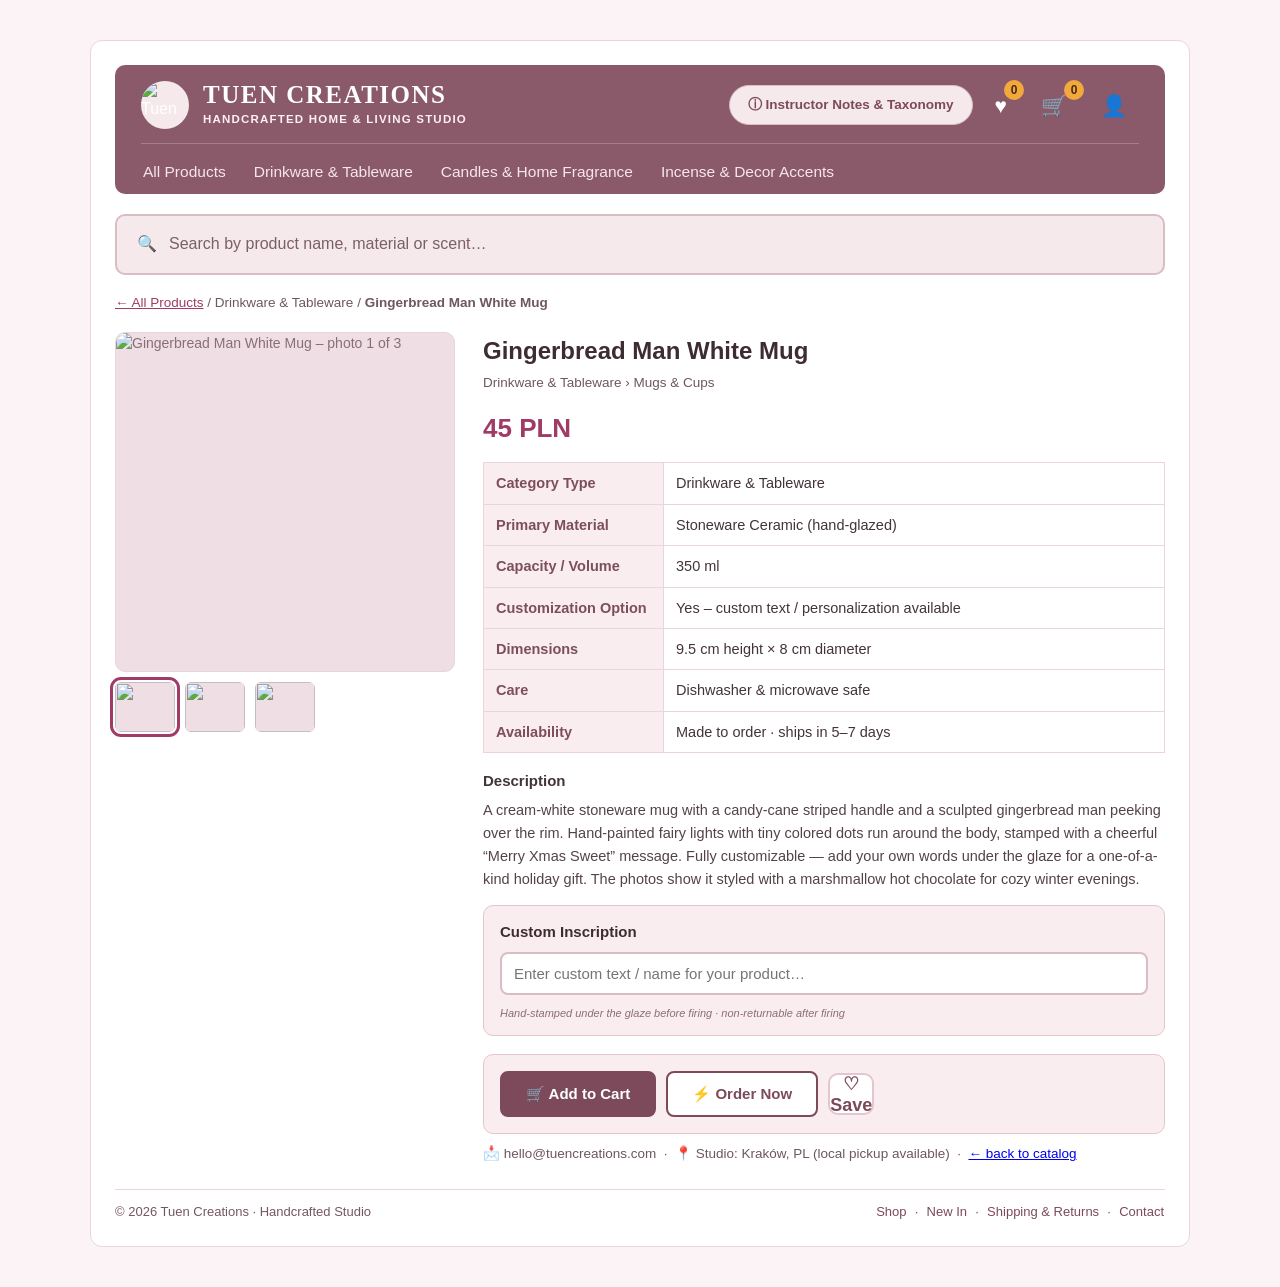
==== detail.html @ be139225 "Tuen Creations – web catalog interface (Task 2)" ====
<!DOCTYPE html>
<html lang="en">
<head>
<meta charset="UTF-8">
<title>Tuen Creations – Product Detail</title>
<link rel="stylesheet" href="style.css">
</head>
<body>

<a class="skip-link" href="#main-content">Skip to main content</a>

<div class="frame">

  <!-- Same header for consistency between views -->
  <header class="header">
    <div class="brand-row">
      <a class="brand" href="index.html">
        <span class="brand-badge"><img src="logo.png" alt="Tuen Creations – back to homepage"></span>
        <span class="brand-text">
          <span class="brand-name">Tuen Creations</span>
          <span class="subtitle">Handcrafted Home &amp; Living Studio</span>
        </span>
      </a>
      <div class="header-right">
        <button type="button" class="notes-pill" id="notes-pill" aria-haspopup="true" aria-expanded="false">ⓘ Instructor Notes &amp; Taxonomy</button>
      </div>
    </div>
    <nav class="nav">
      <a href="index.html#cat=all">All Products</a>
      <a href="index.html#cat=drinkware">Drinkware &amp; Tableware</a>
      <a href="index.html#cat=candles">Candles &amp; Home Fragrance</a>
      <a href="index.html#cat=decor">Incense &amp; Decor Accents</a>
    </nav>
  </header>

  <!-- SEARCH BAR (available on every page) -->
  <div class="searchwrap">
    <div class="searchbar">
      🔍
      <label class="sr-only" for="search">Search products</label>
      <input type="search" id="search" placeholder="Search by product name, material or scent…" autocomplete="off">
    </div>
    <div class="search-results" id="search-results" hidden></div>
  </div>

  <!-- BREADCRUMB: consistent navigation back to listing -->
  <p class="breadcrumb">
    <a href="index.html">← All Products</a> /
    <span id="bc-cat">Drinkware &amp; Tableware</span> /
    <strong id="bc-name">Loading…</strong>
  </p>

  <div class="detail-grid" id="main-content">

    <!-- IMAGE + GALLERY -->
    <div>
      <div class="detail-img" id="p-photo">[ Main Product Image ]</div>
      <div class="thumbs" id="p-thumbs"></div>
    </div>

    <!-- ALL KEY ATTRIBUTES + DESCRIPTION -->
    <div class="detail-info">
      <h2 id="p-name">Loading…</h2>
      <p class="cat" id="p-cat"></p>
      <p class="price detail-price" id="p-price-big"></p>

      <table class="spec-table">
        <tr><th>Category Type</th><td id="p-cattr"></td></tr>
        <tr><th>Primary Material</th><td id="p-mat"></td></tr>
        <tr><th>Capacity / Volume</th><td id="p-cap"></td></tr>
        <tr><th>Customization Option</th><td id="p-cust"></td></tr>
        <tr><th>Dimensions</th><td id="p-dims"></td></tr>
        <tr><th>Care</th><td id="p-care"></td></tr>
        <tr><th>Availability</th><td id="p-avail"></td></tr>
      </table>

      <h4>Description</h4>
      <p class="desc" id="p-desc"></p>

      <!-- Custom inscription (only for customizable products) -->
      <div class="custom-box" id="custom-box" hidden>
        <label for="custom-text"><h4>Custom Inscription</h4></label>
        <input type="text" id="custom-text" maxlength="40"
               placeholder="Enter custom text / name for your product…">
        <p class="facet-note">Hand-stamped under the glaze before firing · non-returnable after firing</p>
      </div>

      <!-- PRICE + ACTIONS -->
      <div class="buybox">
        <div class="buy-actions">
          <button type="button" class="btn btn-primary" id="btn-add">🛒 Add to Cart</button>
          <button type="button" class="btn btn-secondary" id="btn-order">⚡ Order Now</button>
          <button type="button" class="fav-btn" id="btn-fav" aria-pressed="false"
                  aria-label="Add to favorites">♡ Save</button>
        </div>
      </div>

      <!-- CONTACT DETAILS -->
      <p class="contact-line">
        📩 hello@tuencreations.com &nbsp;·&nbsp; 📍 Studio: Kraków, PL (local pickup available) &nbsp;·&nbsp;
        <a href="index.html">← back to catalog</a>
      </p>
    </div>
  </div>

  <footer class="pagenote">
    <span>© 2026 Tuen Creations · Handcrafted Studio</span>
    <span>
      <a href="index.html">Shop</a> &nbsp;·&nbsp;
      <a href="index.html#cat=candles">New In</a> &nbsp;·&nbsp;
      <a href="#">Shipping &amp; Returns</a> &nbsp;·&nbsp;
      <a href="#">Contact</a>
    </span>
  </footer>

</div>

<script src="products.js"></script>
<script src="store.js"></script>
<script>
(function () {
  const id = new URLSearchParams(location.search).get('id');
  const p = PRODUCTS.find(x => x.id === id) || PRODUCTS.find(x => x.id === 'gingerbread');

  document.title = 'Tuen Creations – ' + p.name;
  document.getElementById('bc-name').textContent = p.name;
  document.getElementById('bc-cat').textContent = CAT_LABELS[p.cat];
  document.getElementById('p-name').textContent = p.name;
  document.getElementById('p-cat').textContent = CAT_SUB[p.cat];
  document.getElementById('p-cattr').textContent = CAT_LABELS[p.cat];
  document.getElementById('p-mat').textContent = p.material;
  document.getElementById('p-cap').textContent = p.capNote || 'Not applicable (solid decor item)';
  document.getElementById('p-cust').textContent = p.customizable
    ? 'Yes – custom text / personalization available'
    : 'No – standard ready-to-ship design';
  document.getElementById('p-dims').textContent = p.dims;
  document.getElementById('p-care').textContent = p.care;
  document.getElementById('p-avail').textContent = p.availability;
  document.getElementById('p-desc').textContent = p.desc;
  // Photos: main image + optional second image (click thumbnail to swap)
  const photos = [p.image, p.image2, p.image3].filter(Boolean);

  // Big price under the title
  document.getElementById('p-price-big').textContent = p.price + ' PLN';

  // Custom inscription box only when product is customizable
  const customBox = document.getElementById('custom-box');
  if (p.customizable) { customBox.hidden = false; }

  const favBtn = document.getElementById('btn-fav');
  function paintFav() {
    const on = Store.isFav(p.id);
    favBtn.classList.toggle('is-fav', on);
    favBtn.setAttribute('aria-pressed', on);
    favBtn.textContent = on ? '♥ Saved' : '♡ Save';
  }
  paintFav();
  favBtn.addEventListener('click', () => { Store.toggleFav(p.id); paintFav(); StoreUI.refreshBadges(); });

  function addFeedback(btn) {
    btn.textContent = '🛒 Added ✓';
    setTimeout(() => { btn.textContent = '🛒 Add to Cart'; }, 1200);
  }
  const addBtn = document.getElementById('btn-add');
  const orderBtn = document.getElementById('btn-order');
  function handleAdd(btn) {
    const text = p.customizable ? document.getElementById('custom-text').value.trim() : '';
    if (p.customizable && !text) {
      customBox.querySelector('input').classList.add('needs-fill');
      customBox.querySelector('input').focus();
      setTimeout(() => customBox.querySelector('input').classList.remove('needs-fill'), 1600);
      return;
    }
    Store.addCart(p.id, text);
    StoreUI.refreshBadges();
    addFeedback(btn);
  }
  addBtn.addEventListener('click', () => handleAdd(addBtn));
  orderBtn.addEventListener('click', () => handleAdd(orderBtn));
  const photo = document.getElementById('p-photo');
  const thumbs = document.getElementById('p-thumbs');
  let current = 0;

  function showPhoto(i) {
    current = i;
    photo.innerHTML = photos[i]
      ? `<img src="${photos[i]}" alt="${p.name} – photo ${i + 1} of ${photos.length}">`
      : '[ Main Product Image ]';
    [...thumbs.children].forEach((b, idx) =>
      b.classList.toggle('is-active', idx === i));
  }

  // Products with real photos show only their actual thumbnails;
  // products without photos keep the 4 wireframe placeholders.
  const pad = photos.length ? 0 : 4;
  thumbs.innerHTML =
    photos.map((src, i) => `
      <button type="button" class="thumb real" data-i="${i}" aria-label="Show photo ${i + 1}">
        <img src="${src}" alt="">
      </button>`).join('') +
    Array(pad).fill(`<span class="thumb">[ Thumb ]</span>`).join('');

  showPhoto(0);
  thumbs.querySelectorAll('button.thumb').forEach(b =>
    b.addEventListener('click', () => showPhoto(+b.dataset.i)));

  // ---------- Product search on the detail page ----------
  const searchInput = document.getElementById('search');
  const results = document.getElementById('search-results');

  function searchProducts(q) {
    const t = q.trim().toLowerCase();
    return t ? PRODUCTS.filter(p => (p.name + ' ' + p.material).toLowerCase().includes(t)) : [];
  }

  function renderResults() {
    const q = searchInput.value;
    const found = searchProducts(q);
    if (!q.trim()) { results.hidden = true; return; }
    if (!found.length) {
      results.innerHTML = '<p class="sr-empty">No products found for \u201c' + q + '\u201d.</p>';
    } else {
      results.innerHTML = found.map(x => `
        <a href="detail.html?id=${x.id}">
          <strong>${x.name}</strong><span>${x.price} PLN</span>
        </a>`).join('') +
        `<a class="see-all" href="index.html#q=${encodeURIComponent(q)}">See all results in catalog →</a>`;
    }
    results.hidden = false;
  }

  searchInput.addEventListener('input', renderResults);
  searchInput.addEventListener('focus', renderResults);
  searchInput.addEventListener('keydown', e => {
    if (e.key === 'Enter') {
      const v = searchInput.value.trim();
      if (v) location.href = 'index.html#q=' + encodeURIComponent(v);
    }
  });
  document.addEventListener('click', e => {
    if (!e.target.closest('.searchwrap')) results.hidden = true;
  });
})();
</script>

</body>
</html>
---- style.css ----
/* Tuen Creations – Soft "Dusty Rose" Theme (Accessible / WCAG AA) */
* { margin: 0; padding: 0; box-sizing: border-box; }

/* ---------- Accessibility: strong focus indicator for keyboard users ---------- */
:focus-visible {
  outline: 3px solid #A03B65;
  outline-offset: 2px;
  border-radius: 4px;
}

/* ---------- Accessibility: skip-to-content link ---------- */
.skip-link {
  position: absolute;
  left: -9999px;
  background: #A03B65;
  color: #fff;
  padding: 10px 18px;
  border-radius: 0 0 8px 0;
  font-size: 14px;
  text-decoration: none;
  z-index: 10;
}
.skip-link:focus {
  left: 20px;
  top: 0;
}

body {
  font-family: "Segoe UI", Arial, sans-serif;
  font-size: 16px;
  line-height: 1.55;
  background: #FBF3F5;          /* very soft rose page background */
  color: #43333A;               /* dark warm gray body text (13.6:1 on white) */
  padding: 40px 20px;
}

.frame {
  max-width: 1100px;
  margin: 0 auto;
  background: #fff;
  border: 1px solid #EBD5DC;
  border-radius: 12px;
  padding: 24px;
}

/* ---------- Header (2-tier: brand row + nav row') ---------- */
.header {
  background: #8A5A6B;          /* deep dusty rose (unchanged palette) */
  color: #fff;
  border-radius: 10px;
  padding: 16px 26px 0;
  display: flex;
  flex-direction: column;
}

.brand-row {
  display: flex;
  align-items: center;
  gap: 16px;
  width: 100%;
  flex-wrap: wrap;
}

.brand {
  display: flex;
  align-items: center;
  gap: 14px;
  text-decoration: none;
  color: inherit;
}

.brand-badge {
  width: 48px;
  height: 48px;
  border-radius: 50%;
  background: #F5E9EC;
  display: flex;
  align-items: center;
  justify-content: center;
  overflow: hidden;
  flex-shrink: 0;
}

.brand-badge img {
  width: 100%;
  height: 100%;
  object-fit: cover;
  display: block;
}

.brand-text { display: flex; flex-direction: column; gap: 2px; }

.brand-name {
  font-family: Georgia, "Times New Roman", serif;
  font-size: 25px;
  font-weight: 700;
  letter-spacing: 1.5px;
  text-transform: uppercase;
  line-height: 1.1;
}

.header .subtitle {
  font-size: 11.5px;
  font-weight: 700;
  letter-spacing: 1.2px;
  color: #FDEFF4;
  text-transform: uppercase;
}

/* Right-side group: notes pill + account icons stay together */
.header-right {
  display: flex;
  align-items: center;
  gap: 10px;
  margin-left: auto;   /* keeps the group right-aligned even when it wraps */
  flex-wrap: wrap;
  justify-content: flex-end;
}

.notes-pill {
  display: flex;
  align-items: center;
  gap: 8px;
  background: #F5E9EC;
  color: #7C4A5B;
  border: 1px solid #D9BCC5;
  border-radius: 999px;
  padding: 10px 18px;
  font-size: 13.5px;
  font-weight: 700;
  cursor: pointer;
}
.notes-pill:hover { background: #EFDCE2; }

/* Second tier: category navigation row */
.nav {
  display: flex;
  gap: 28px;
  width: 100%;
  margin-top: 14px;
  padding: 12px 2px 2px;
  border-top: 1px solid rgba(255, 255, 255, 0.22);
  flex-wrap: wrap;
}

.nav a {
  color: #F7E6EC;
  text-decoration: none;
  font-size: 15.5px;
  padding: 4px 0 8px;
}

.nav a.active {
  color: #F2A93B;                 /* existing brand-orange accent */
  font-weight: 700;
  border-bottom: 3px solid #F2A93B;
}

.dd-tax {
  margin: 8px 0 0;
  padding-left: 18px;
  color: #54424A;
  font-size: 13px;
  line-height: 1.65;
}
.dd-small {
  font-size: 12.5px;
  color: #74585F;
  margin: 2px 0;
}

/* ---------- Search bar ---------- */
.searchbar {
  margin-top: 20px;
  background: #F5E9EC;
  border: 2px solid #D9BCC5;
  border-radius: 10px;
  padding: 16px 20px;
  font-size: 16px;
  color: #7A5F69;
  display: flex;
  align-items: center;
  gap: 10px;
}

/* ---------- Layout ---------- */
.content {
  display: flex;
  gap: 24px;
  margin-top: 24px;
  align-items: flex-start;
}

/* ---------- Filters (new design) ---------- */
.filters {
  width: 260px;
  flex-shrink: 0;
  background: #fff;
  border: 1px solid #EBD5DC;
  border-radius: 12px;
  padding: 18px;
}

.filters-head {
  display: flex;
  justify-content: space-between;
  align-items: center;
  margin-bottom: 14px;
}
.filters h2 { font-size: 17px; color: #3E2C33; }

.reset-link {
  background: none;
  border: none;
  color: #A03B65;
  font-size: 12.5px;
  font-weight: 600;
  cursor: pointer;
  text-decoration: underline;
  padding: 2px;
}
.reset-link:hover { color: #7C4A5B; }

.filter-label {
  font-size: 11.5px;
  font-weight: 700;
  letter-spacing: 0.8px;
  text-transform: uppercase;
  color: #7C4E5E;
  margin: 16px 0 6px;
}

.filters label {
  display: flex;
  align-items: flex-start;
  gap: 4px;
  font-size: 14px;
  color: #54424A;
  margin: 7px 0;
  cursor: pointer;
  line-height: 1.4;
}
.filters label small {
  display: block;
  color: #9A8089;
  font-size: 11px;
  margin-top: 1px;
}

.filters input[type="checkbox"],
.filters input[type="radio"] {
  width: 17px;
  height: 17px;
  accent-color: #7C4A5B;
  flex: 0 0 17px;
  margin-top: 1px;
}

.facet-panel {
  border: 1px solid #E9D3DA;
  border-radius: 10px;
  background: #FBF4F6;
  padding: 12px;
  margin-top: 12px;
}

.facet-panel-head {
  display: flex;
  justify-content: space-between;
  align-items: center;
  gap: 8px;
  margin-bottom: 8px;
}

.facet-panel-title {
  font-size: 11.5px;
  font-weight: 800;
  letter-spacing: 0.6px;
  text-transform: uppercase;
  color: #7C3A50;
}

.pill-contextual {
  font-size: 10.5px;
  font-weight: 700;
  color: #A03B65;
  background: #F7E3EC;
  border: 1px solid #E9C4D4;
  padding: 2px 9px;
  border-radius: 999px;
  white-space: nowrap;
}

.facet-group-title {
  font-size: 12.5px;
  font-weight: 700;
  color: #7C4E5E;
  margin: 10px 0 2px;
}
.facet-block[id] .facet-group-title:first-child { margin-top: 2px; }

.facet-note {
  font-size: 11px;
  color: #8A6E77;
  font-style: italic;
  margin: 10px 0 0;
  line-height: 1.5;
}

.price-label {
  display: flex;
  justify-content: space-between;
  align-items: center;
}
.price-label span {
  color: #6B2737;
  font-weight: 700;
  font-size: 13px;
  text-transform: none;
  letter-spacing: 0;
}

.price-range {
  width: 100%;
  accent-color: #7C4A5B;
  height: 22px;
  cursor: pointer;
}

.range-ends {
  display: flex;
  justify-content: space-between;
  font-size: 11px;
  color: #9A8089;
  margin-top: 2px;
}

.filters .btn-apply {
  margin-top: 18px;
  width: 100%;
  padding: 12px;
  border: 2px solid #7C4A5B;
  background: #7C4A5B;
  color: #fff;
  border-radius: 999px;
  font-size: 14px;
  font-weight: 700;
  letter-spacing: 0.6px;
  text-transform: uppercase;
  cursor: pointer;
}
.filters .btn-apply:hover { background: #6A3D4D; }

/* ---------- Result grid ---------- */
.results { flex: 1; }

.results-meta {
  font-size: 13.5px;
  color: #6E575F;
  margin-bottom: 12px;
}

.grid {
  display: grid;
  grid-template-columns: repeat(3, 1fr);
  gap: 18px;
}

.card {
  border: 1px solid #EBD5DC;
  border-radius: 12px;
  padding: 0;
  background: #fff;
  overflow: hidden;
  display: flex;
  flex-direction: column;
}

.card-link {
  display: block;
  text-decoration: none;
  color: inherit;
  flex: 1;
}

.card:hover {
  box-shadow: 0 4px 14px rgba(124, 74, 91, 0.18);
}

/* image stage: soft pink canvas, badge floats top-right */
.card .img {
  height: 235px;
  background: #EFDEE3;
  position: relative;
  display: flex;
  align-items: center;
  justify-content: center;
  overflow: hidden;
  margin: 0;
  border-radius: 0;
  color: #8A6E77;
  font-size: 13px;
}

.card .img img {
  width: 100%;
  height: 100%;
  object-fit: contain;
  display: block;
  padding: 12px;
}

.img-ph {
  font-family: Georgia, "Times New Roman", serif;
  font-size: 20px;
  color: #8A6E77;
  text-align: center;
  padding: 0 18px;
}

.badge-float {
  position: absolute;
  top: 12px;
  right: 12px;
  background: #fff;
  color: #3E2C33;
  font-size: 12px;
  font-weight: 600;
  padding: 5px 13px;
  border-radius: 999px;
  box-shadow: 0 2px 6px rgba(124, 74, 91, 0.18);
}

.card-body {
  padding: 12px 16px 2px;
}

.card-cat {
  font-size: 12px;
  color: #8A6E77;
  margin-bottom: 3px;
}

.card-title {
  font-size: 15.5px;
  font-weight: 700;
  color: #3E2C33;
  white-space: nowrap;
  overflow: hidden;
  text-overflow: ellipsis;
  margin-bottom: 6px;
}

.card-meta {
  font-size: 13px;
  color: #6E575F;
  margin: 2px 0;
}
.card-meta strong { color: #43333A; font-weight: 600; }

.card .price {
  font-size: 18px;
  font-weight: 700;
  color: #A03B65;
  margin: 8px 0 12px;
}

/* bottom action row */
.card-actions {
  border-top: 1px solid #F0DDE2;
  padding: 9px 10px;
  display: flex;
  align-items: center;
  gap: 8px;
  margin-top: auto;
}

.fav-btn, .add-btn {
  height: 38px;
  display: flex;
  align-items: center;
  justify-content: center;
  border-radius: 999px;
  cursor: pointer;
  font-weight: 600;
}

.fav-btn {
  width: 38px;
  flex: 0 0 38px;
  font-size: 18px;
  background: transparent;
  border: none;
  color: #8A6E77;
}
.fav-btn.is-fav { color: #A03B65; }

.add-btn {
  padding: 0 18px;
  background: #F5E9EC;
  color: #7C4A5B;
  border: 1px solid #D9BCC5;
  font-size: 13px;
}
.add-btn:hover { background: #EFDCE2; }

.view-details {
  margin-left: auto;
  font-size: 13px;
  font-weight: 600;
  color: #54424A;
  text-decoration: none;
  white-space: nowrap;
}
.view-details:hover { color: #A03B65; text-decoration: underline; }

/* ---------- Footer note ---------- */
.pagenote {
  margin-top: 24px;
  font-size: 13px;
  color: #74585F;
  border-top: 1px solid #EBD5DC;
  padding-top: 12px;
  display: flex;
  justify-content: space-between;
  align-items: center;
  gap: 10px;
  flex-wrap: wrap;
}

.pagenote a {
  color: #7C4A5B;
  text-decoration: none;
  padding: 2px 1px;
}
.pagenote a:hover { color: #A03B65; text-decoration: underline; }

/* ---------- Detail page ---------- */
.breadcrumb {
  font-size: 13.5px;
  color: #6E575F;
  margin: 18px 0;
}

.breadcrumb a { color: #A03B65; text-decoration: underline; }

.detail-grid {
  display: flex;
  gap: 28px;
  align-items: flex-start;
}

.detail-img {
  width: 340px;
  flex-shrink: 0;
  height: 340px;
  background: #EFDEE3;
  border: 1px solid #EBD5DC;
  border-radius: 10px;
  display: flex;
  align-items: center;
  justify-content: center;
  overflow: hidden;
  color: #8A6E77;
  font-size: 14px;
}

.thumbs { display: flex; gap: 10px; margin-top: 10px; }

.thumbs .thumb {
  width: 60px; height: 50px;
  background: #EFDEE3;
  border: none; padding: 0;
  border-radius: 6px;
  display: flex; align-items: center; justify-content: center;
  font-size: 11px; color: #8A6E77;
  overflow: hidden;
}

.thumbs .thumb img,
.detail-img img {
  width: 100%;
  height: 100%;
  object-fit: contain;
  display: block;
  background: #EFDEE3;
  border-radius: inherit;
}

.detail-info { flex: 1; }
.detail-info h2 { font-size: 24px; margin-bottom: 4px; color: #3E2C33; }
.detail-info .cat { font-size: 13.5px; color: #6E575F; margin-bottom: 14px; }

.spec-table {
  width: 100%;
  border-collapse: collapse;
  font-size: 14.5px;
  margin-bottom: 16px;
}

.spec-table th, .spec-table td {
  border: 1px solid #EBD5DC;
  padding: 9px 12px;
  text-align: left;
}

.spec-table th {
  width: 180px;
  background: #F9EDF0;
  color: #7C4E5E;
  font-weight: 600;
}

.detail-info h4 { font-size: 15px; margin: 14px 0 6px; }
.detail-info p.desc { font-size: 14.5px; color: #54424A; line-height: 1.6; }

.buybox {
  margin-top: 18px;
  background: #F9EDF0;
  border: 1px solid #E3C6CF;
  border-radius: 10px;
  padding: 16px;
  display: flex;
  justify-content: space-between;
  align-items: center;
  gap: 14px;
  flex-wrap: wrap;
}

.buybox .price { font-size: 22px; font-weight: 700; color: #A03B65; }

.btn {
  padding: 12px 24px;
  border-radius: 8px;
  font-size: 15px;
  font-weight: 600;
  cursor: pointer;
  text-decoration: none;
  display: inline-block;
}

.btn-primary { background: #7C4A5B; color: #fff; border: 2px solid #7C4A5B; }
.btn-primary:hover { background: #6A3D4D; }
.btn-secondary { background: #fff; color: #7C4A5B; border: 2px solid #7C4A5B; }

.contact-line { font-size: 13.5px; color: #6E575F; margin-top: 10px; }

/* ---------- Filtered-state chips ---------- */
.chips {
  margin-top: 14px;
  display: flex;
  gap: 8px;
  flex-wrap: wrap;
  font-size: 12.5px;
}
.chip {
  background: #7C4A5B;
  color: #fff;
  border-radius: 20px;
  padding: 5px 12px;
}
.chip .x { margin-left: 7px; color: #FDEFF4; font-weight: 700; }
.chip.clear {
  background: #fff;
  border: 1px dashed #C98BA7;
  color: #A03B65;
}

/* Search suggestions dropdown on the detail page */
.searchwrap { position: relative; margin-top: 20px; }
.searchwrap .searchbar { margin-top: 0; }

.search-results {
  position: absolute;
  top: calc(100% + 6px);
  left: 0; right: 0;
  z-index: 25;
  background: #fff;
  border: 1px solid #E3C6CF;
  border-radius: 10px;
  box-shadow: 0 8px 24px rgba(140, 90, 107, 0.22);
  padding: 6px;
  max-height: 300px;
  overflow: auto;
}
.search-results a {
  display: flex;
  justify-content: space-between;
  align-items: center;
  gap: 10px;
  padding: 9px 12px;
  font-size: 14.5px;
  color: #54424A;
  text-decoration: none;
  border-radius: 6px;
}
.search-results a:hover { background: #F9EDF0; }
.search-results a strong { color: #3E2C33; font-weight: 600; }
.search-results a span { color: #A03B65; font-weight: 600; white-space: nowrap; }
.search-results .see-all {
  justify-content: center;
  color: #A03B65;
  font-weight: 600;
  border-top: 1px solid #F3E4E9;
  margin-top: 4px;
  padding-top: 10px;
  border-radius: 0;
}
.sr-empty { padding: 10px 12px; color: #74585F; margin: 0; }

/* ---------- Sort bar, search field, price inputs, empty state ---------- */
.results-head {
  display: flex;
  justify-content: space-between;
  align-items: center;
  gap: 12px;
  flex-wrap: wrap;
  margin-bottom: 12px;
}
.results-head .results-meta { margin-bottom: 0; }

.sort {
  display: flex;
  align-items: center;
  gap: 8px;
  font-size: 14px;
  color: #6E575F;
}
.sort select {
  font-size: 14px;
  padding: 8px 10px;
  border: 2px solid #D9BCC5;
  border-radius: 8px;
  background: #fff;
  color: #54424A;
}

.searchbar input[type="search"] {
  flex: 1;
  font-size: 16px;
  color: #54424A;
  border: none;
  background: transparent;
  padding: 2px;
}
.searchbar input[type="search"]::placeholder { color: #7A5F69; }

.sr-only {
  position: absolute;
  width: 1px; height: 1px;
  overflow: hidden;
  clip: rect(0 0 0 0);
  white-space: nowrap;
}

.price-inputs {
  display: flex;
  align-items: center;
  gap: 6px;
  font-size: 14px;
  color: #6E575F;
}
.price-inputs input {
  width: 66px;
  padding: 7px 8px;
  border: 2px solid #D9BCC5;
  border-radius: 8px;
  font-size: 14px;
  color: #54424A;
}

/* Contextual facet disabled state */
.facet-off { opacity: 0.45; }
.facet-off label { pointer-events: none; }

.thumbs button.real { cursor: pointer; }
.thumbs button.is-active { outline: 3px solid #A03B65; outline-offset: 2px; }

/* ---------- Contextual facet blocks (per-category) ---------- */
.facet-label {
  font-size: 12.5px;
  font-weight: 700;
  color: #A03B65;
  margin: 6px 0 2px;
}
.facet-block { margin-bottom: 8px; }

/* Card "View Details" catalog link */
.view-details {
  flex: 1;
  text-align: center;
  font-size: 13px;
  font-weight: 600;
  color: #A03B65;
  text-decoration: underline;
  padding: 4px 0 0;
}
.view-details:hover { color: #7C4A5B; }

.filters .btn-ghost {
  margin-top: 8px;
  background: #fff;
  color: #7C4A5B;
  border: 2px solid #E3C6CF;
  font-weight: 600;
}
.filters .btn-ghost:hover { border-color: #A03B65; }

.empty {
  text-align: center;
  color: #74585F;
  padding: 28px 12px;
  font-size: 15px;
  border: 2px dashed #E3C6CF;
  border-radius: 10px;
}
.empty p + p { margin-top: 4px; }

/* ---------- Header icons: favorites / cart / profile (e-commerce standard) ---------- */
.header { position: relative; }

.header-icons {
  display: flex;
  gap: 10px;
  align-items: center;
}

.menu-wrap { position: relative; }

.icon-btn {
  position: relative;
  font-size: 21px;
  line-height: 1;
  padding: 10px 11px;
  background: transparent;
  border: 1px solid transparent;
  border-radius: 10px;
  cursor: pointer;
  color: #fff;
}
.icon-btn:hover, .icon-btn:focus-visible { background: rgba(255, 255, 255, 0.12); }

.icon-badge {
  position: absolute;
  top: -5px;
  right: -6px;
  min-width: 20px;
  height: 20px;
  padding: 0 5px;
  background: #F2A93B;
  color: #4A2A16;
  font-size: 12px;
  font-weight: 700;
  border-radius: 12px;
  display: flex;
  align-items: center;
  justify-content: center;
}

.dropdown {
  position: absolute;
  top: calc(100% + 8px);
  right: 0;
  width: 290px;
  background: #fff;
  color: #43333A;
  border: 1px solid #E3C6CF;
  border-radius: 10px;
  box-shadow: 0 8px 24px rgba(140, 90, 107, 0.25);
  padding: 14px;
  z-index: 20;
  font-size: 14px;
}

.dd-title { margin: 0 0 10px; color: #3E2C33; }
.dd-note { color: #74585F; font-size: 12.5px; }
.dd-empty { color: #74585F; text-align: center; padding: 10px 0; margin: 0; }

.dd-item {
  display: flex;
  justify-content: space-between;
  gap: 10px;
  align-items: center;
  padding: 8px 0;
  border-top: 1px solid #F3E4E9;
}
.dd-item a { color: #A03B65; text-decoration: underline; }
.dd-price { display: block; color: #A03B65; font-weight: 600; font-size: 13px; }
.dd-qty { display: flex; gap: 6px; align-items: center; }
.dd-qty button {
  width: 26px; height: 26px;
  border: 1px solid #E3C6CF; background: #fff; color: #7C4A5B;
  border-radius: 6px; cursor: pointer; font-weight: 700;
}
.dd-qty span { min-width: 18px; text-align: center; }

.dd-total {
  border-top: 2px solid #E3C6CF;
  margin-top: 8px;
  padding-top: 10px;
  font-size: 15px;
}

.dd-checkout, .dd-btn { display: block; text-align: center; margin-top: 10px; }

.dd-links { display: flex; flex-direction: column; gap: 7px; margin-top: 12px; }
.dd-links a { color: #7C4A5B; text-decoration: none; padding: 4px 2px; }
.dd-links a:hover { text-decoration: underline; }

/* ---------- Listing card actions ---------- */
.card-actions {
  display: flex;
  gap: 8px;
  margin-top: 12px;
  align-items: center;
}

.fav-btn, .add-btn {
  width: 46px;
  height: 42px;
  flex: 0 0 46px;
  font-size: 18px;
  display: flex;
  align-items: center;
  justify-content: center;
  border-radius: 10px;
  cursor: pointer;
  font-weight: 600;
}

.fav-btn {
  background: #fff;
  border: 2px solid #E3C6CF;
  color: #7C4A5B;
}
.fav-btn.is-fav {
  border-color: #A03B65;
  color: #A03B65;
  background: #FDF0F5;
}

.add-btn {
  background: #7C4A5B;
  border: 2px solid #7C4A5B;
  color: #fff;
}
.add-btn:hover { background: #6A3D4D; }

/* ---------- Detail page: big price + custom inscription ---------- */
.detail-price {
  font-size: 26px;
  font-weight: 700;
  color: #A03B65;
  margin: 2px 0 14px;
}

.custom-box {
  background: #F9EDF0;
  border: 1px solid #E3C6CF;
  border-radius: 10px;
  padding: 14px 16px;
  margin: 14px 0;
}
.custom-box h4 { margin: 0 0 8px; color: #3E2C33; }
.custom-box input {
  width: 100%;
  padding: 11px 12px;
  border: 2px solid #D9BCC5;
  border-radius: 8px;
  font-size: 15px;
  color: #54424A;
}
.custom-box input:focus { border-color: #A03B65; outline: none; }
.custom-box input.needs-fill { border-color: #C0392B; }

.buy-actions { display: flex; gap: 10px; flex-wrap: wrap; align-items: center; width: 100%; }
.buy-actions .btn { flex-shrink: 0; }
.buy-actions .fav-btn { flex: 0 0 auto; }

/* ---------- Print (PDF export) friendliness ---------- */
@media print {
  body { background: #fff; padding: 0; }
  .skip-link { display: none; }
}
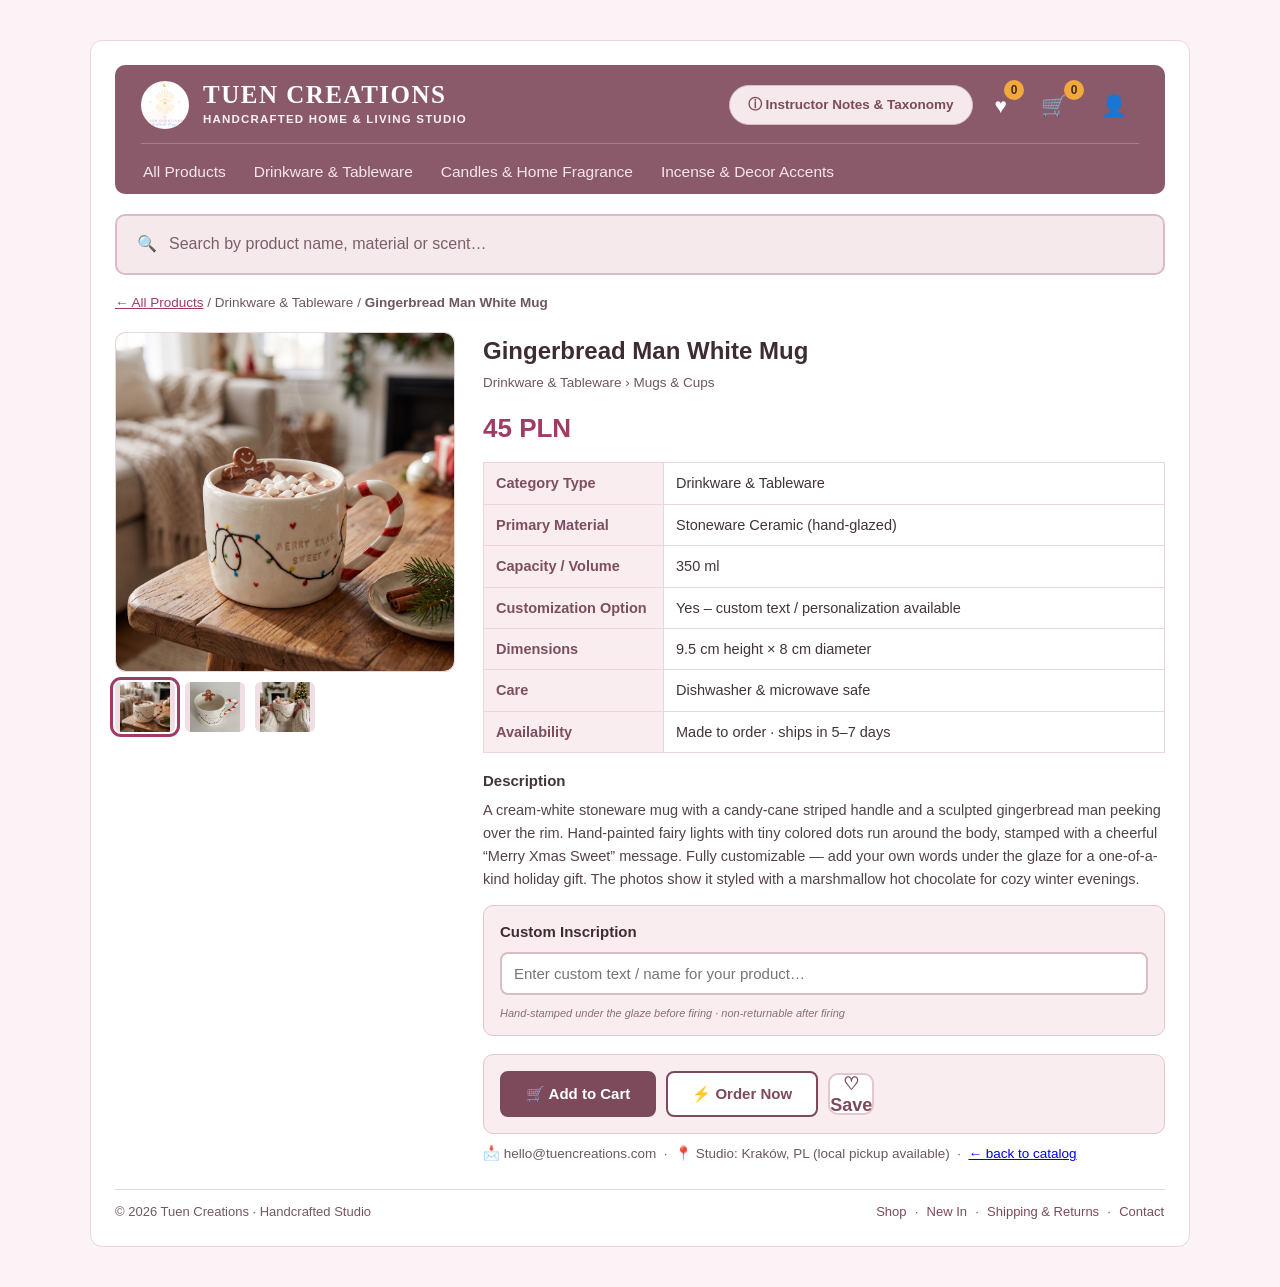
==== commit eb81a8a8: "Fix image paths: photos and logo moved to img/ subfolder" ====
--- a/detail.html
+++ b/detail.html
@@ -15,7 +15,7 @@
   <header class="header">
     <div class="brand-row">
       <a class="brand" href="index.html">
-        <span class="brand-badge"><img src="logo.png" alt="Tuen Creations – back to homepage"></span>
+        <span class="brand-badge"><img src="img/logo.png" alt="Tuen Creations – back to homepage"></span>
         <span class="brand-text">
           <span class="brand-name">Tuen Creations</span>
           <span class="subtitle">Handcrafted Home &amp; Living Studio</span>
